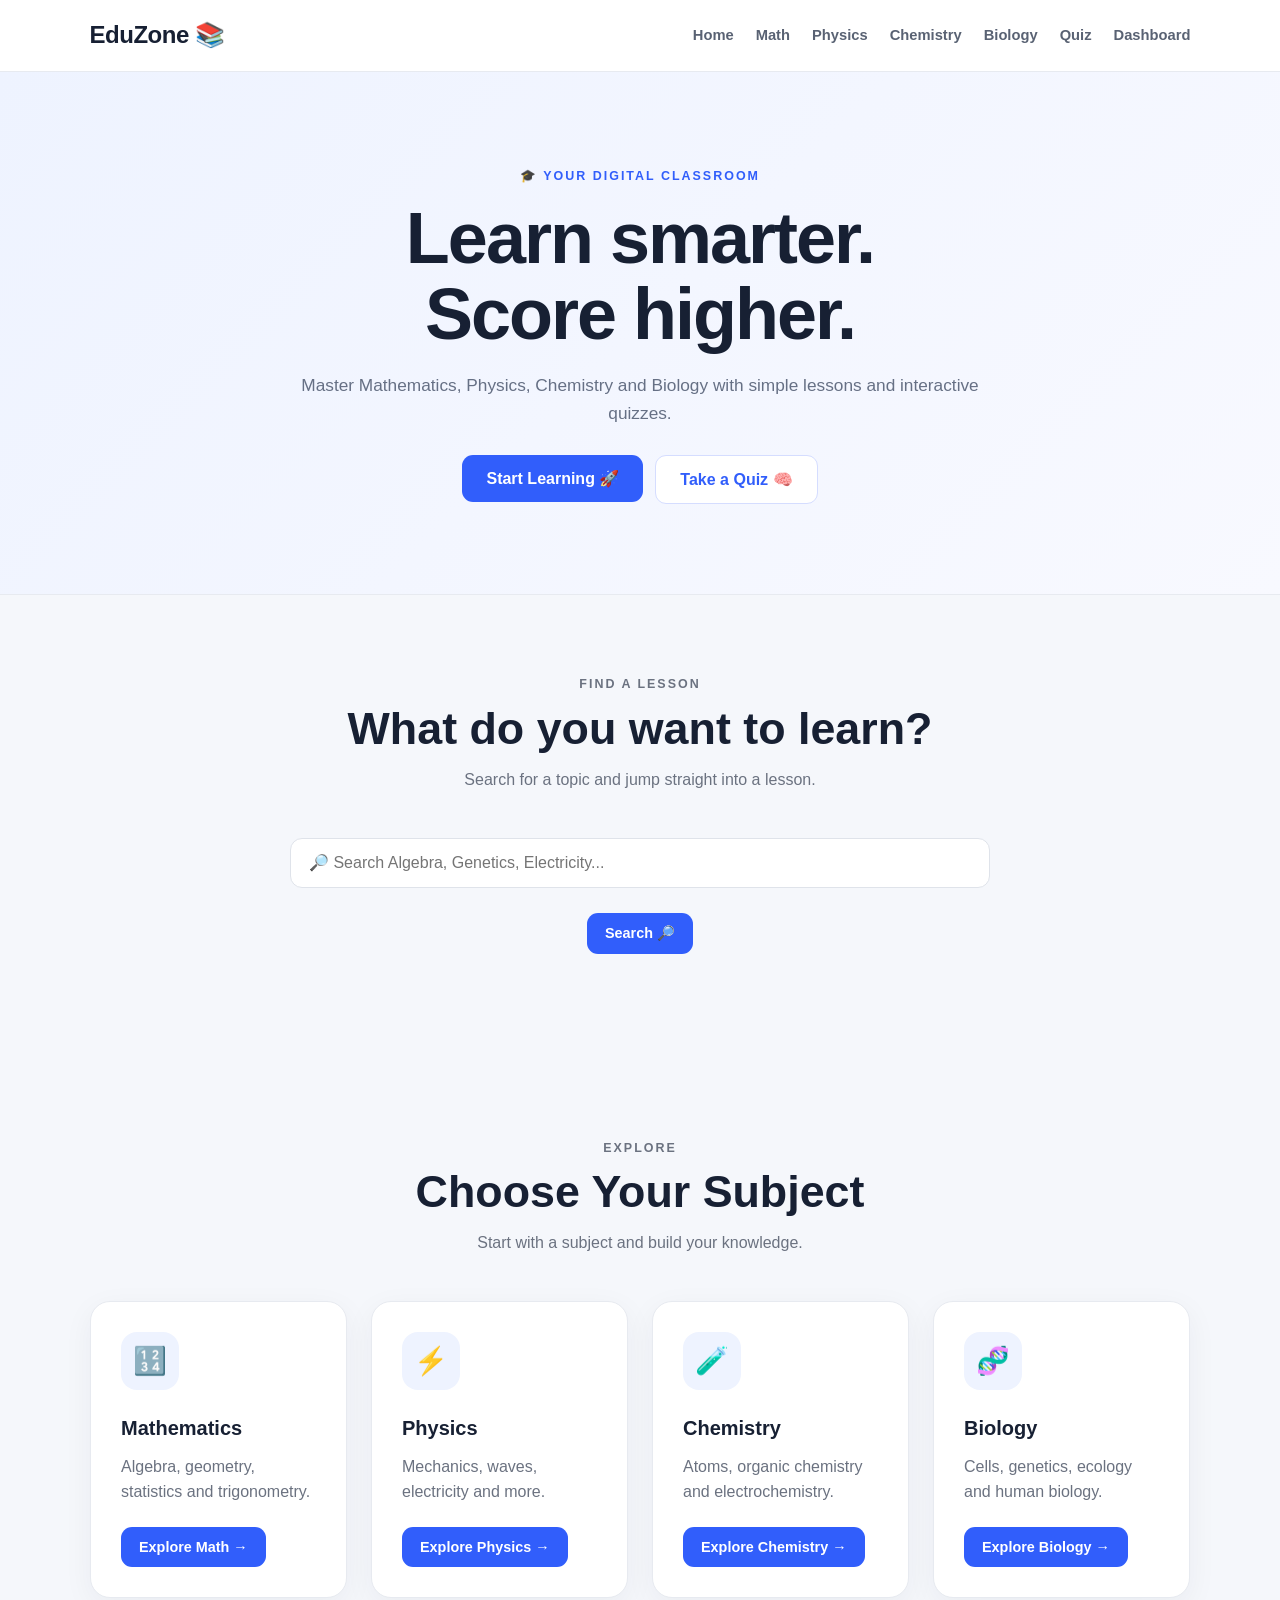
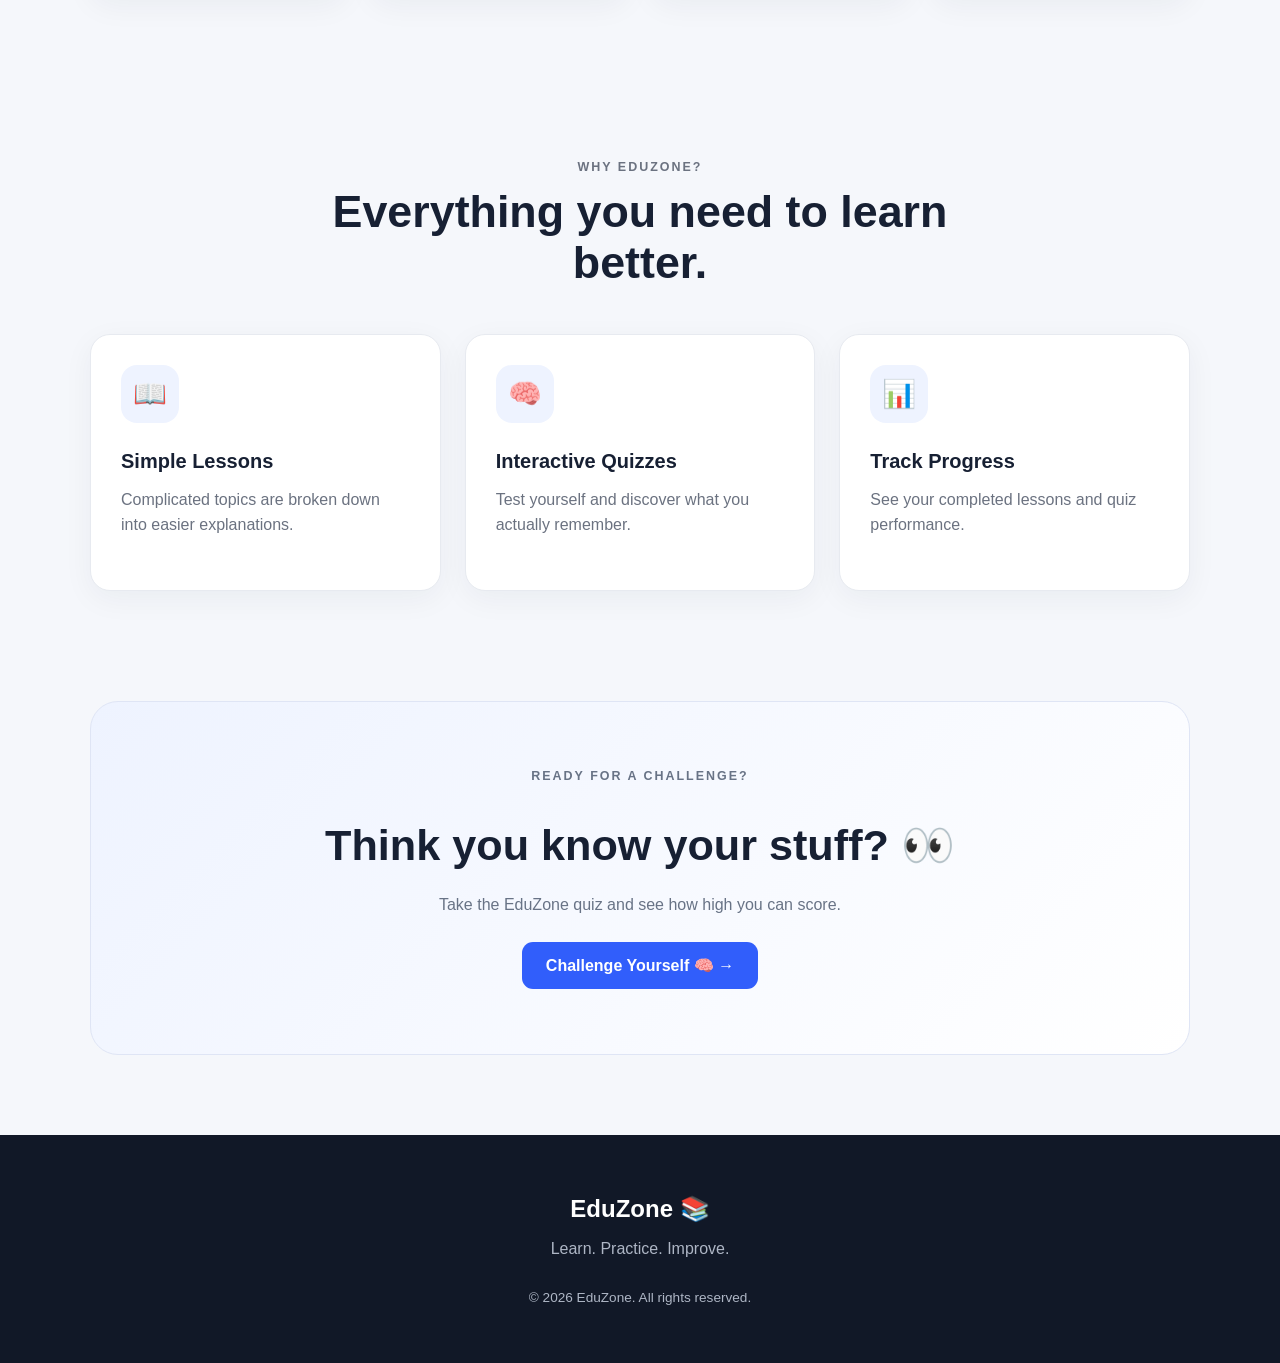
==== index.html @ a7ef9138 "Add files via upload" ====
<!DOCTYPE html>
<html lang="en">

<head>

    <meta charset="UTF-8">

    <meta
        name="viewport"
        content="width=device-width, initial-scale=1.0">

    <meta
        name="description"
        content="EduZone - Learn smarter, practice better and track your progress.">

    <title>EduZone | Learn Smarter</title>

    <link rel="stylesheet" href="style.css">

</head>


<body>


<!-- =========================
     HEADER
========================= -->

<header>

    <div class="logo">
        EduZone 📚
    </div>


    <nav>

        <a href="index.html">
            Home
        </a>

        <a href="math.html">
            Math
        </a>

        <a href="physics.html">
            Physics
        </a>

        <a href="chemistry.html">
            Chemistry
        </a>

        <a href="biology.html">
            Biology
        </a>

        <a href="quiz.html">
            Quiz
        </a>

        <a href="dashboard.html">
            Dashboard
        </a>

    </nav>

</header>



<main>


<!-- =========================
     HERO
========================= -->

<section class="hero">

    <div class="hero-content">

        <p class="hero-label">
            🎓 YOUR DIGITAL CLASSROOM
        </p>


        <h1>
            Learn smarter.<br>
            Score higher.
        </h1>


        <p class="hero-text">

            Master Mathematics, Physics,
            Chemistry and Biology with
            simple lessons and interactive quizzes.

        </p>


        <div
            style="
                display:flex;
                gap:12px;
                justify-content:center;
                flex-wrap:wrap;
                margin-top:28px;
            ">


            <a href="math.html">

                <button class="primary-btn">
                    Start Learning 🚀
                </button>

            </a>


            <a href="quiz.html">

                <button
                    class="primary-btn"
                    style="
                        background:#ffffff;
                        color:#315efb;
                        border:1px solid #d5ddff;
                    ">

                    Take a Quiz 🧠

                </button>

            </a>


        </div>

    </div>

</section>



<!-- =========================
     SEARCH
========================= -->

<section class="subjects">

    <div class="section-heading">

        <p class="section-label">
            FIND A LESSON
        </p>


        <h2>
            What do you want to learn?
        </h2>


        <p>
            Search for a topic and jump straight into a lesson.
        </p>

    </div>


    <div
        style="
            width:min(850px,100%);
            margin:auto;
            text-align:center;
        ">


        <input
            type="text"
            id="searchInput"
            placeholder="🔎 Search Algebra, Genetics, Electricity..."
            autocomplete="off">


        <button onclick="searchLessons()">

            Search 🔎

        </button>


        <div
            id="searchResults"
            style="margin-top:25px;">
        </div>


    </div>

</section>



<!-- =========================
     SUBJECTS
========================= -->

<section class="subjects">

    <div class="section-heading">

        <p class="section-label">
            EXPLORE
        </p>


        <h2>
            Choose Your Subject
        </h2>


        <p>
            Start with a subject and build your knowledge.
        </p>

    </div>



    <div class="subject-container">


        <!-- MATHEMATICS -->

        <div class="subject-card">

            <div class="subject-icon">
                🔢
            </div>


            <h3>
                Mathematics
            </h3>


            <p>
                Algebra, geometry, statistics
                and trigonometry.
            </p>


            <a href="math.html">

                <button>
                    Explore Math →
                </button>

            </a>

        </div>



        <!-- PHYSICS -->

        <div class="subject-card">

            <div class="subject-icon">
                ⚡
            </div>


            <h3>
                Physics
            </h3>


            <p>
                Mechanics, waves, electricity
                and more.
            </p>


            <a href="physics.html">

                <button>
                    Explore Physics →
                </button>

            </a>

        </div>



        <!-- CHEMISTRY -->

        <div class="subject-card">

            <div class="subject-icon">
                🧪
            </div>


            <h3>
                Chemistry
            </h3>


            <p>
                Atoms, organic chemistry
                and electrochemistry.
            </p>


            <a href="chemistry.html">

                <button>
                    Explore Chemistry →
                </button>

            </a>

        </div>



        <!-- BIOLOGY -->

        <div class="subject-card">

            <div class="subject-icon">
                🧬
            </div>


            <h3>
                Biology
            </h3>


            <p>
                Cells, genetics, ecology
                and human biology.
            </p>


            <a href="biology.html">

                <button>
                    Explore Biology →
                </button>

            </a>

        </div>


    </div>

</section>



<!-- =========================
     WHY EDUZONE
========================= -->

<section class="subjects">

    <div class="section-heading">

        <p class="section-label">
            WHY EDUZONE?
        </p>


        <h2>
            Everything you need to learn better.
        </h2>

    </div>



    <div class="subject-container">


        <div class="subject-card">

            <div class="subject-icon">
                📖
            </div>

            <h3>
                Simple Lessons
            </h3>

            <p>
                Complicated topics are broken
                down into easier explanations.
            </p>

        </div>



        <div class="subject-card">

            <div class="subject-icon">
                🧠
            </div>

            <h3>
                Interactive Quizzes
            </h3>

            <p>
                Test yourself and discover
                what you actually remember.
            </p>

        </div>



        <div class="subject-card">

            <div class="subject-icon">
                📊
            </div>

            <h3>
                Track Progress
            </h3>

            <p>
                See your completed lessons
                and quiz performance.
            </p>

        </div>


    </div>

</section>



<!-- =========================
     QUIZ CTA
========================= -->

<section class="cta-section">

    <p class="section-label">
        READY FOR A CHALLENGE?
    </p>


    <h2>
        Think you know your stuff? 👀
    </h2>


    <p>
        Take the EduZone quiz and see how high you can score.
    </p>


    <a href="quiz.html">

        <button class="primary-btn">

            Challenge Yourself 🧠 →

        </button>

    </a>

</section>


</main>



<!-- =========================
     FOOTER
========================= -->

<footer>

    <div class="footer-content">

        <h2>
            EduZone 📚
        </h2>


        <p>
            Learn. Practice. Improve.
        </p>


        <p class="copyright">
            © 2026 EduZone. All rights reserved.
        </p>

    </div>

</footer>



<!-- SEARCH SCRIPT -->

<script src="search.js"></script>


</body>

</html>
---- style.css ----
/* =========================================
   EDUZONE — MAIN STYLESHEET
========================================= */


/* =========================================
   RESET
========================================= */

* {
    margin: 0;
    padding: 0;
    box-sizing: border-box;
}


html {
    scroll-behavior: smooth;
}


body {
    font-family:
        Inter,
        Arial,
        Helvetica,
        sans-serif;

    background: #f5f7fb;

    color: #172033;

    line-height: 1.6;

    min-height: 100vh;
}


a {
    text-decoration: none;

    color: inherit;
}


button {
    font-family: inherit;

    cursor: pointer;

    border: none;
}


/* =========================================
   HEADER
========================================= */

header {
    width: 100%;

    min-height: 72px;

    padding: 0 7%;

    display: flex;

    align-items: center;

    justify-content: space-between;

    gap: 30px;

    background: rgba(255, 255, 255, 0.95);

    border-bottom: 1px solid #e7eaf0;

    position: sticky;

    top: 0;

    z-index: 1000;

    backdrop-filter: blur(12px);
}


.logo {
    font-size: 1.5rem;

    font-weight: 800;

    letter-spacing: -0.5px;

    white-space: nowrap;
}


nav {
    display: flex;

    align-items: center;

    justify-content: flex-end;

    gap: 22px;

    flex-wrap: wrap;
}


nav a {
    font-size: 0.92rem;

    font-weight: 600;

    color: #596273;

    transition:
        color 0.2s ease,
        transform 0.2s ease;
}


nav a:hover {
    color: #315efb;

    transform: translateY(-1px);
}


/* =========================================
   MAIN
========================================= */

main {
    min-height: calc(100vh - 150px);
}


/* =========================================
   HERO
========================================= */

.hero {
    padding: 90px 7%;

    background:
        linear-gradient(
            135deg,
            #eef3ff,
            #f8f9ff
        );

    border-bottom: 1px solid #e7eaf0;
}


.hero-content {
    max-width: 900px;

    margin: auto;

    text-align: center;
}


.hero-label {
    display: inline-block;

    margin-bottom: 14px;

    font-size: 0.78rem;

    font-weight: 800;

    letter-spacing: 2px;

    text-transform: uppercase;

    color: #315efb;
}


.hero h1 {
    font-size: clamp(2.2rem, 6vw, 4.5rem);

    line-height: 1.05;

    letter-spacing: -2px;

    margin-bottom: 20px;
}


.hero-text {
    max-width: 680px;

    margin: auto;

    color: #667085;

    font-size: 1.08rem;
}


/* =========================================
   SECTIONS
========================================= */

.subjects {
    padding: 80px 7%;
}


.lesson {
    width: min(1000px, 86%);

    margin: auto;

    padding: 70px 0;
}


.section-heading {
    max-width: 700px;

    margin: 0 auto 45px;

    text-align: center;
}


.section-label {
    color: #315efb;

    font-size: 0.78rem;

    font-weight: 800;

    letter-spacing: 2px;

    text-transform: uppercase;

    margin-bottom: 8px;
}


.section-heading h2 {
    font-size: clamp(1.8rem, 4vw, 2.8rem);

    line-height: 1.15;

    margin-bottom: 12px;
}


.section-heading p {
    color: #6b7280;
}


/* =========================================
   SUBJECT GRID
========================================= */

.subject-container {
    width: min(1100px, 100%);

    margin: auto;

    display: grid;

    grid-template-columns:
        repeat(
            auto-fit,
            minmax(230px, 1fr)
        );

    gap: 24px;
}


/* =========================================
   SUBJECT CARD
========================================= */

.subject-card {
    background: #ffffff;

    border: 1px solid #e7eaf0;

    border-radius: 20px;

    padding: 30px;

    box-shadow:
        0 8px 30px rgba(20, 30, 60, 0.05);

    transition:
        transform 0.25s ease,
        box-shadow 0.25s ease,
        border-color 0.25s ease;
}


.subject-card:hover {
    transform: translateY(-7px);

    border-color: #cdd7ff;

    box-shadow:
        0 18px 45px rgba(20, 30, 60, 0.10);
}


.subject-icon {
    width: 58px;

    height: 58px;

    display: flex;

    align-items: center;

    justify-content: center;

    border-radius: 16px;

    background: #eef3ff;

    font-size: 1.7rem;

    margin-bottom: 22px;
}


.subject-card h3 {
    font-size: 1.25rem;

    margin-bottom: 10px;
}


.subject-card p {
    color: #6b7280;

    margin-bottom: 22px;
}


/* =========================================
   BUTTONS
========================================= */

button {
    padding: 12px 18px;

    border-radius: 11px;

    background: #315efb;

    color: white;

    font-size: 0.9rem;

    font-weight: 700;

    transition:
        transform 0.2s ease,
        box-shadow 0.2s ease,
        background 0.2s ease;
}


button:hover {
    background: #2449d8;

    transform: translateY(-2px);

    box-shadow:
        0 8px 20px rgba(49, 94, 251, 0.22);
}


button:active {
    transform: translateY(0);
}


button:disabled {
    cursor: not-allowed;

    opacity: 0.7;

    transform: none;

    box-shadow: none;
}


.primary-btn {
    padding: 14px 24px;

    font-size: 1rem;
}


/* =========================================
   CTA
========================================= */

.cta-section {
    margin: 30px 7% 80px;

    padding: 65px 25px;

    text-align: center;

    border-radius: 28px;

    background:
        linear-gradient(
            135deg,
            #eef3ff,
            #ffffff
        );

    border: 1px solid #dfe5f5;
}


.cta-section h2 {
    font-size: clamp(1.8rem, 4vw, 2.7rem);

    margin-bottom: 12px;
}


.cta-section p {
    color: #687386;

    margin-bottom: 24px;
}


/* =========================================
   LESSON CONTENT
========================================= */

#lessonContent {
    background: #ffffff;

    border: 1px solid #e7eaf0;

    border-radius: 22px;

    padding: clamp(25px, 5vw, 50px);

    box-shadow:
        0 10px 35px rgba(20, 30, 60, 0.06);
}


#lessonContent h2 {
    font-size: 1.7rem;

    margin:
        10px 0 15px;
}


#lessonContent p {
    color: #596273;

    margin-bottom: 20px;
}


.example {
    margin: 25px 0;

    padding: 20px;

    border-radius: 14px;

    background: #f3f6ff;

    border-left: 4px solid #315efb;

    font-weight: 600;

    color: #293657;
}


#lessonResult {
    margin-top: 20px;

    font-weight: 800;

    font-size: 1rem;
}


.correct {
    background: #198754 !important;
}


.wrong {
    background: #dc3545 !important;
}


/* =========================================
   QUIZ
========================================= */

#quiz {
    max-width: 850px;

    margin: auto;
}


#quizStart,
#quizGame {
    background: #ffffff;

    border: 1px solid #e7eaf0;

    border-radius: 22px;

    padding: clamp(25px, 5vw, 50px);

    box-shadow:
        0 10px 35px rgba(20, 30, 60, 0.06);
}


#question {
    font-size: clamp(1.3rem, 3vw, 2rem);

    line-height: 1.3;

    margin-bottom: 25px;
}


#answers {
    display: grid;

    grid-template-columns:
        repeat(
            auto-fit,
            minmax(180px, 1fr)
        );

    gap: 12px;

    margin-bottom: 30px;
}


#answers button {
    width: 100%;

    background: #f3f5f9;

    color: #25304a;

    border: 1px solid #e0e4eb;

    text-align: left;
}


#answers button:hover {
    background: #eef3ff;

    border-color: #bfcaff;

    color: #2449d8;

    box-shadow: none;
}


#quizFeedback {
    margin-top: 20px;

    font-weight: 800;
}


/* =========================================
   SEARCH
========================================= */

#searchInput {
    width: min(700px, 100%);

    display: block;

    margin: 0 auto 25px;

    padding: 15px 18px;

    border-radius: 12px;

    border: 1px solid #dfe3ea;

    background: #ffffff;

    font-size: 1rem;

    outline: none;

    transition:
        border-color 0.2s ease,
        box-shadow 0.2s ease;
}


#searchInput:focus {
    border-color: #315efb;

    box-shadow:
        0 0 0 4px rgba(49, 94, 251, 0.10);
}


#searchResults {
    width: min(850px, 100%);

    margin: auto;
}


.search-result {
    background: #ffffff;

    border: 1px solid #e7eaf0;

    border-radius: 16px;

    padding: 22px;

    margin-bottom: 15px;

    transition:
        transform 0.2s ease,
        box-shadow 0.2s ease;
}


.search-result:hover {
    transform: translateY(-3px);

    box-shadow:
        0 10px 25px rgba(20, 30, 60, 0.07);
}


.search-result h3 {
    margin-bottom: 7px;
}


.search-result p {
    color: #687386;

    margin-bottom: 8px;
}


.search-result small {
    color: #315efb;

    font-weight: 700;
}


/* =========================================
   FOOTER
========================================= */

footer {
    margin-top: 50px;

    padding: 55px 7%;

    background: #111827;

    color: white;
}


.footer-content {
    text-align: center;

    max-width: 700px;

    margin: auto;
}


.footer-content h2 {
    margin-bottom: 8px;
}


.footer-content p {
    color: #aeb6c5;
}


.copyright {
    margin-top: 25px;

    font-size: 0.85rem;
}


/* =========================================
   MOBILE
========================================= */

@media (max-width: 800px) {

    header {
        padding: 15px 5%;

        flex-direction: column;

        align-items: center;

        gap: 12px;

        position: relative;
    }


    nav {
        justify-content: center;

        gap: 10px 16px;
    }


    nav a {
        font-size: 0.82rem;
    }


    .hero {
        padding:
            65px 6%;
    }


    .subjects {
        padding:
            60px 6%;
    }


    .lesson {
        width: 88%;

        padding:
            50px 0;
    }


    .subject-card {
        padding: 25px;
    }


    .cta-section {
        margin:
            20px 6% 60px;
    }

}


/* =========================================
   SMALL PHONES
========================================= */

@media (max-width: 450px) {

    .logo {
        font-size: 1.3rem;
    }


    nav {
        gap: 8px 12px;
    }


    nav a {
        font-size: 0.76rem;
    }


    .hero h1 {
        letter-spacing: -1px;
    }


    .subject-container {
        grid-template-columns: 1fr;
    }


    #answers {
        grid-template-columns: 1fr;
    }


    button {
        width: 100%;
    }

}
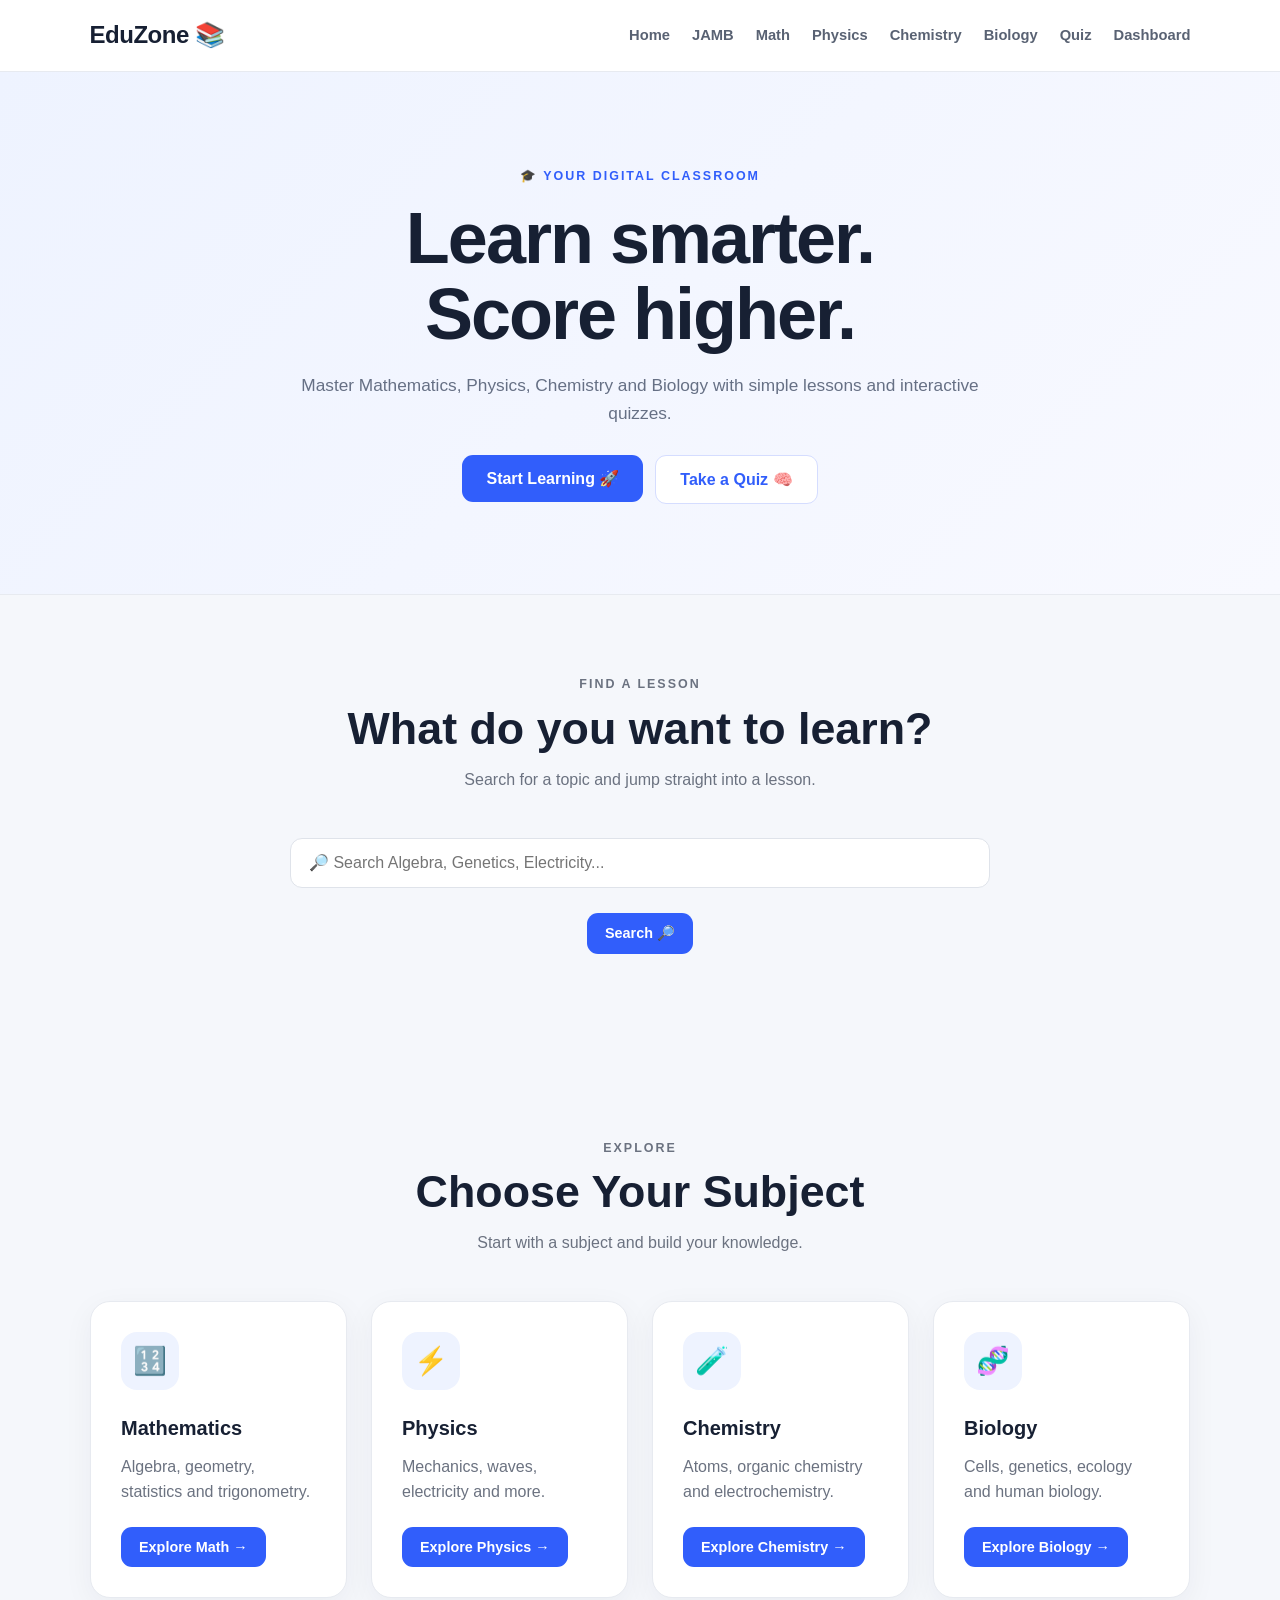
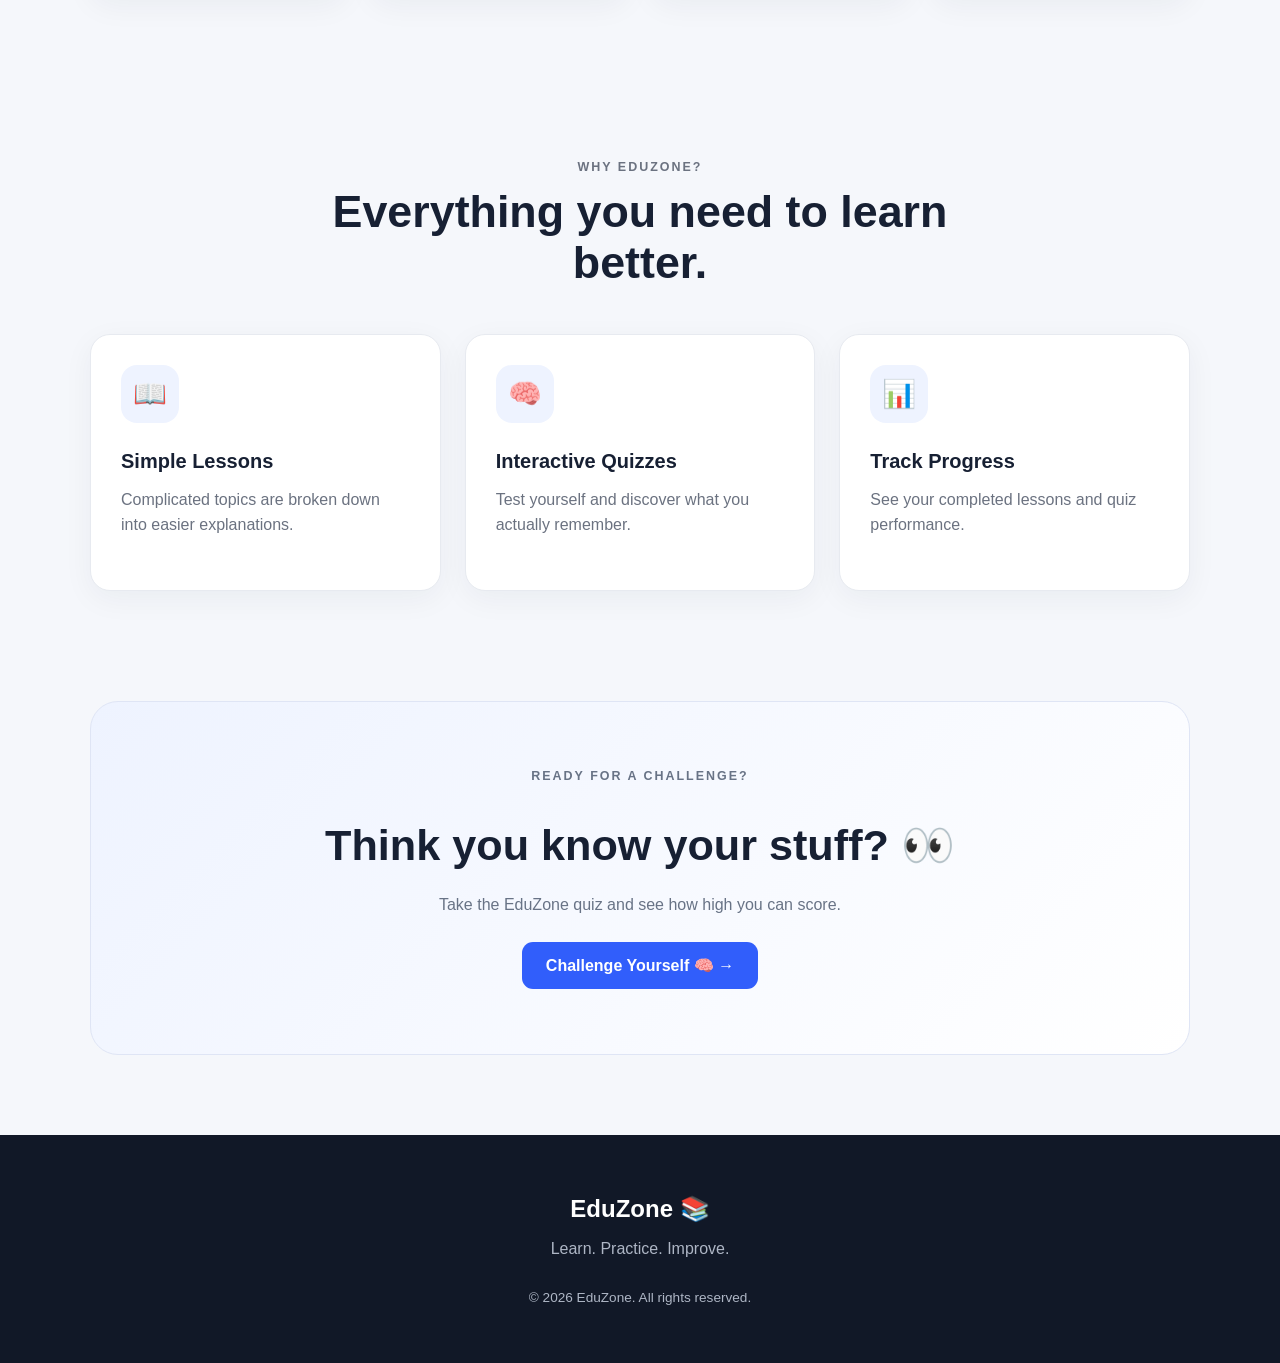
==== commit 5d69ea04: "Add files via upload" ====
--- a/index.html
+++ b/index.html
@@ -38,6 +38,9 @@
 
         <a href="index.html">
             Home
+        </a>
+        <a href="jamb.html">
+            JAMB
         </a>
 
         <a href="math.html">
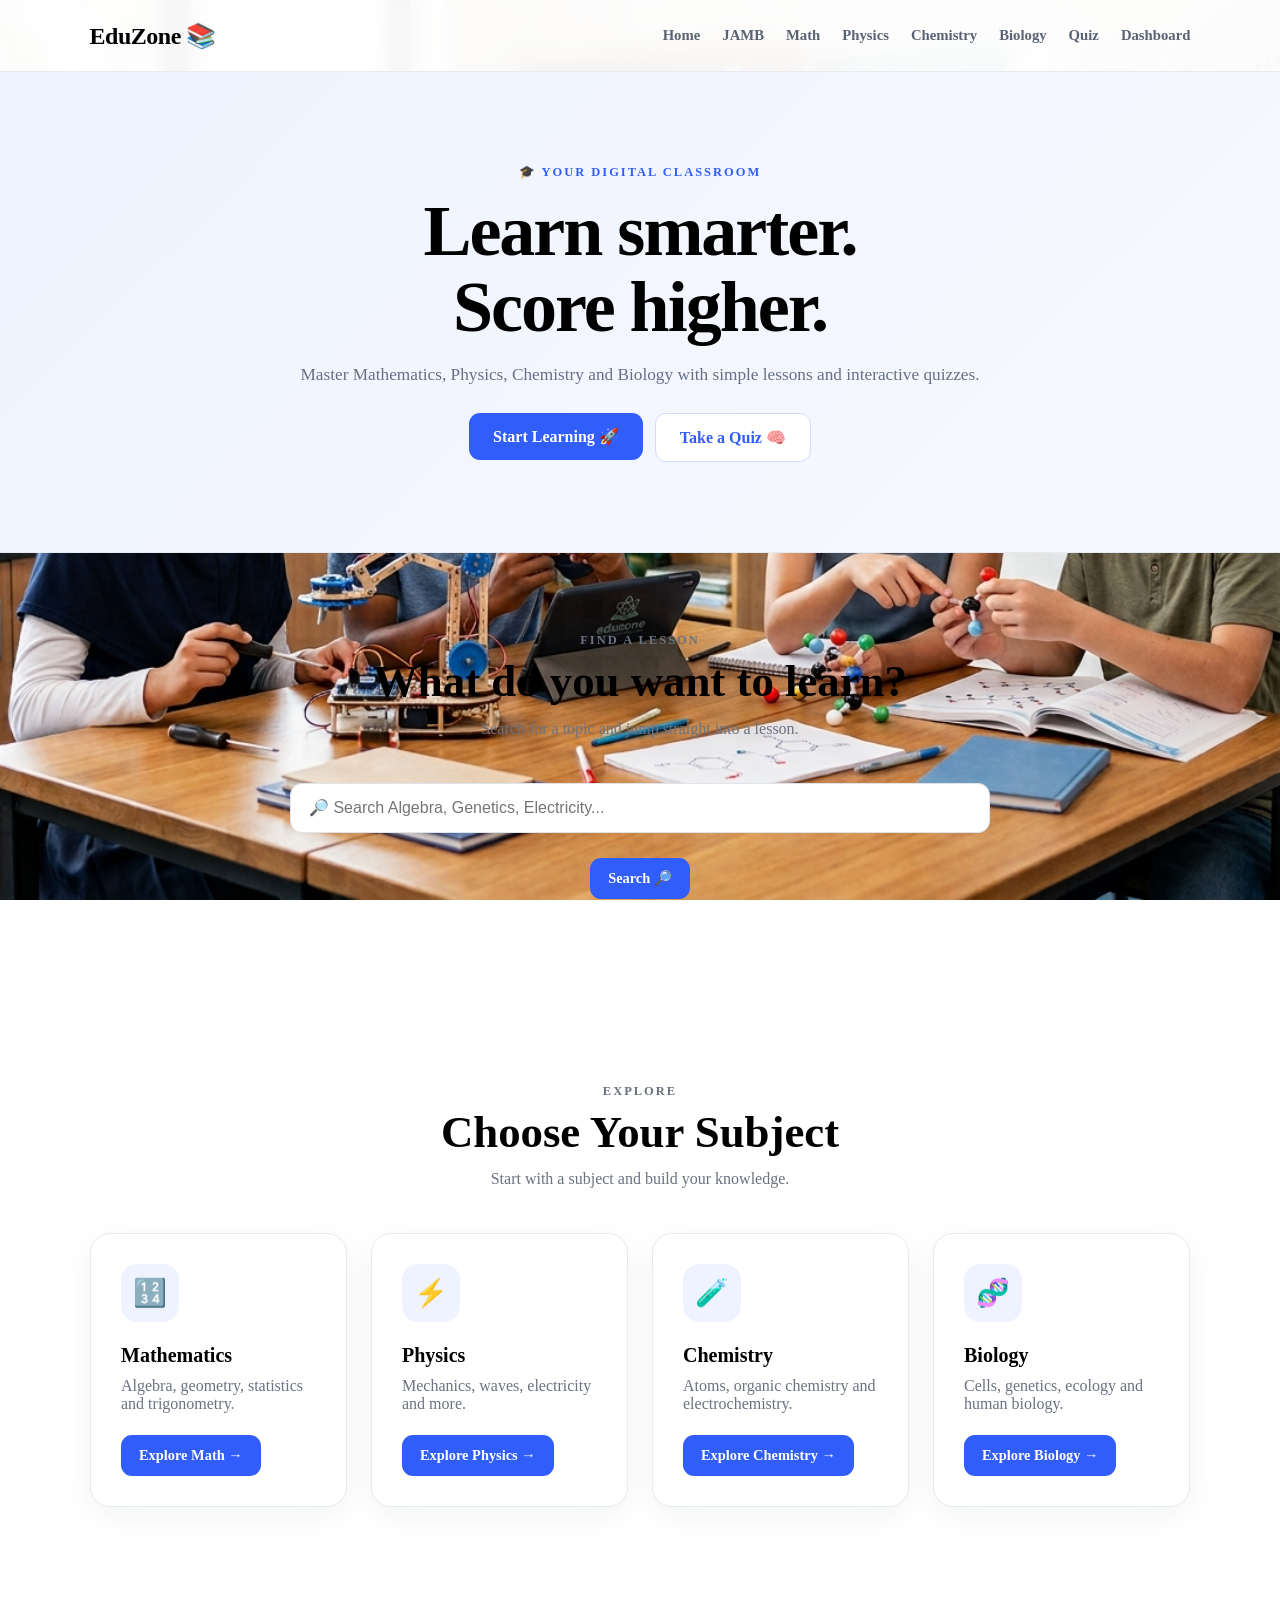
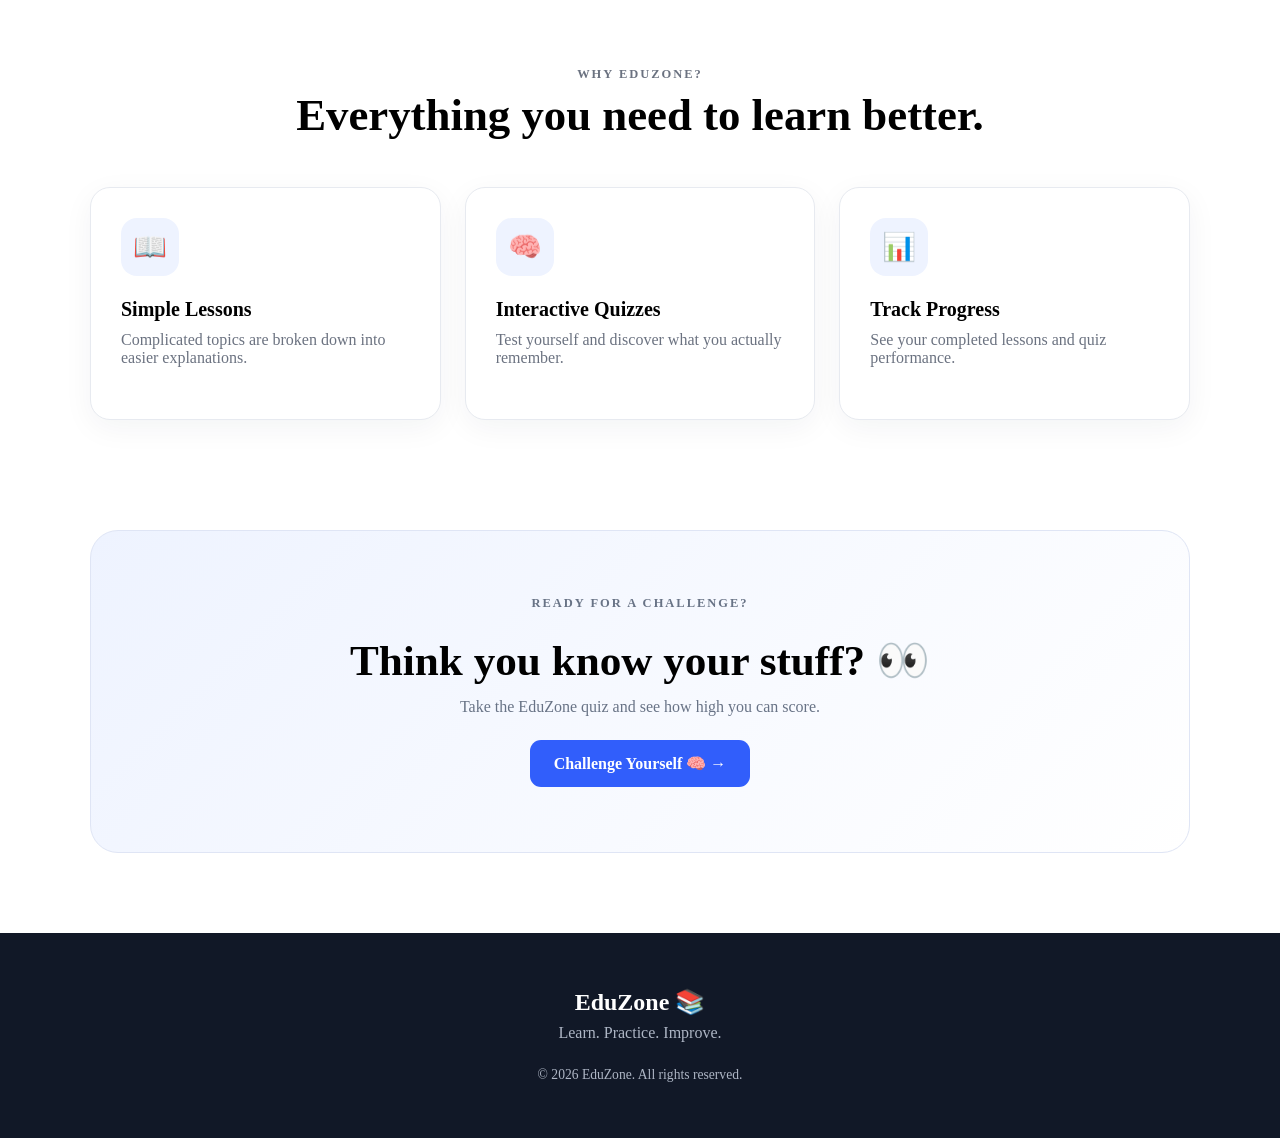
==== commit eedb6771: "Add files via upload" ====
--- a/index.html
+++ b/index.html
@@ -13,10 +13,12 @@
         name="description"
         content="EduZone - Learn smarter, practice better and track your progress.">
 
-    <title>EduZone | Learn Smarter</title>
+    <title>EduZone — Learn. Practice. Improve.</title>
 
     <link rel="stylesheet" href="style.css">
-
+    <link rel="manifest" href="manifest.json">
+    <link rel="icon" type="image/png" href="icon.png">
+<meta name="description" content="EduZone is a free educational platform for students to learn Mathematics, Physics, Chemistry and Biology and prepare for JAMB.">
 </head>
 
 
--- a/style.css
+++ b/style.css
@@ -20,19 +20,10 @@
 
 
 body {
-    font-family:
-        Inter,
-        Arial,
-        Helvetica,
-        sans-serif;
-
-    background: #f5f7fb;
-
-    color: #172033;
-
-    line-height: 1.6;
-
-    min-height: 100vh;
+    background-image: url("icon.png");
+    background-size: cover;
+    background-position: center;
+    background-attachment: fixed;
 }
 
 
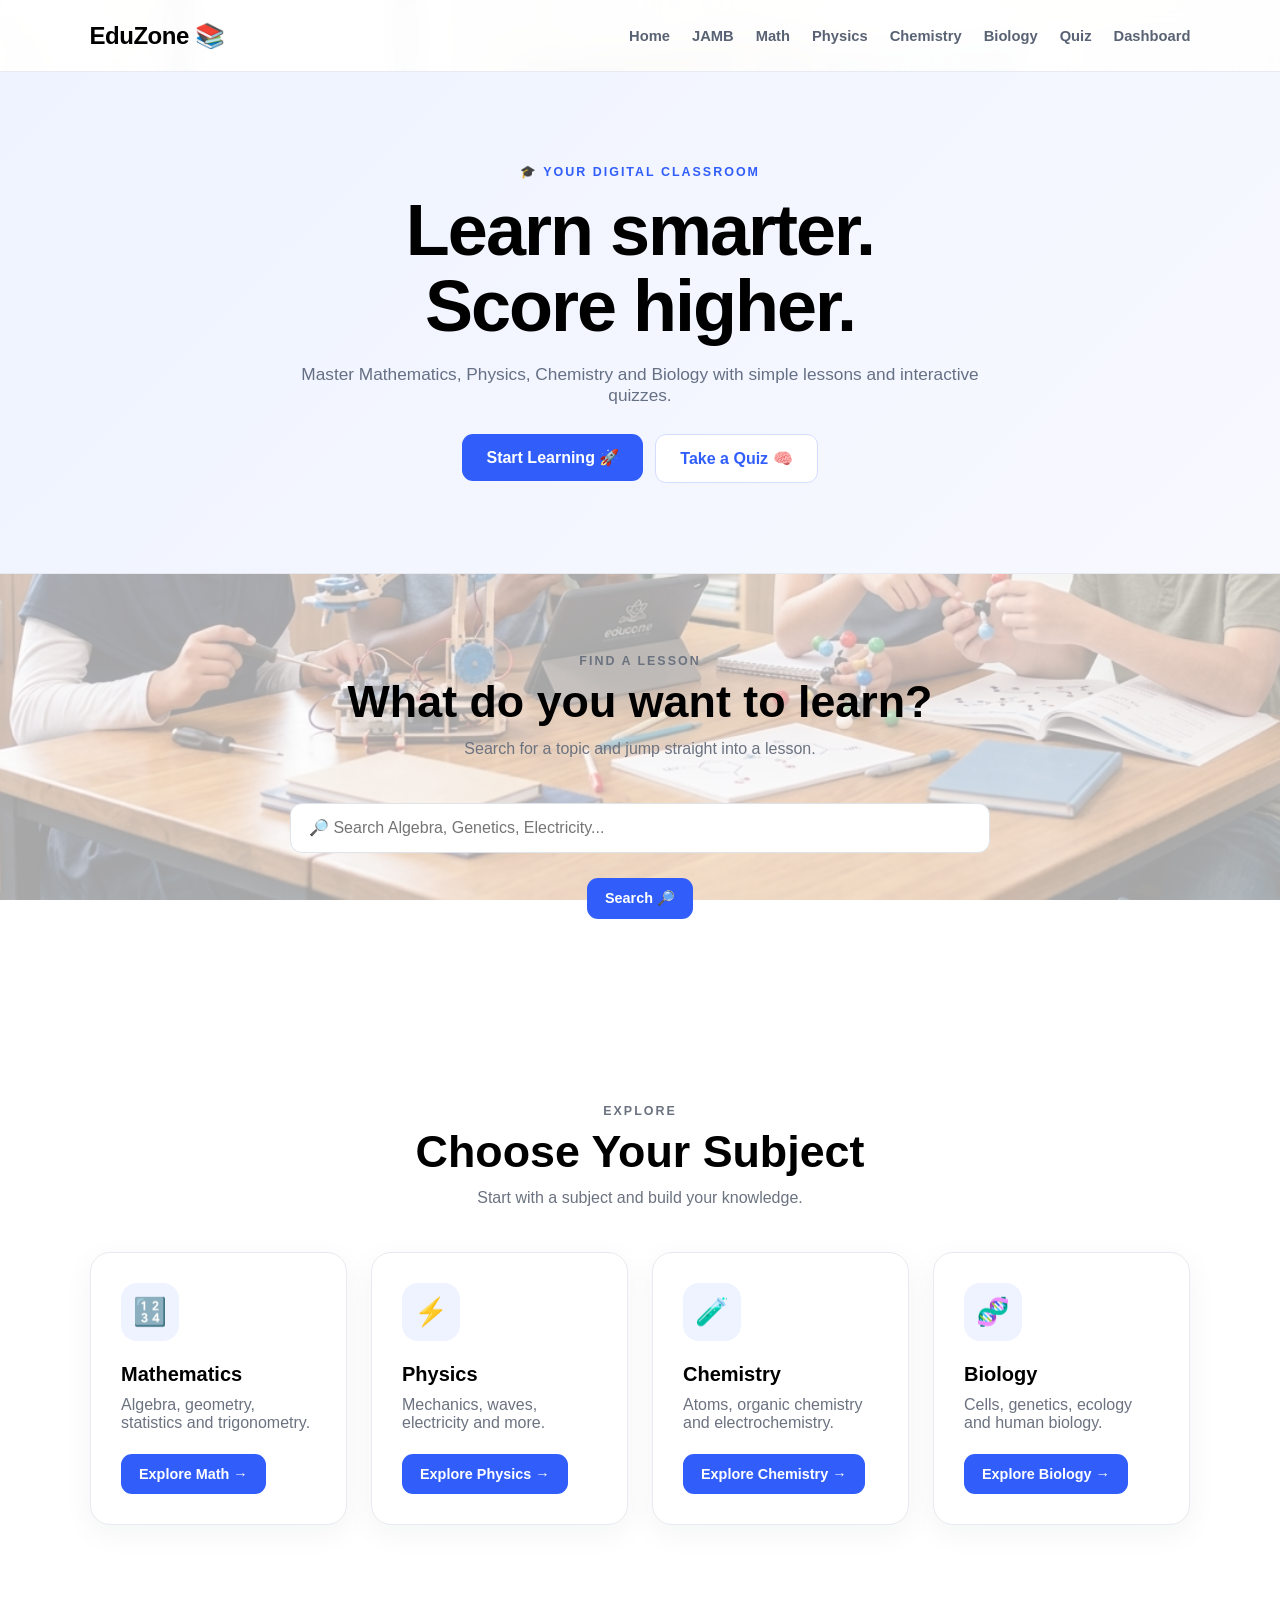
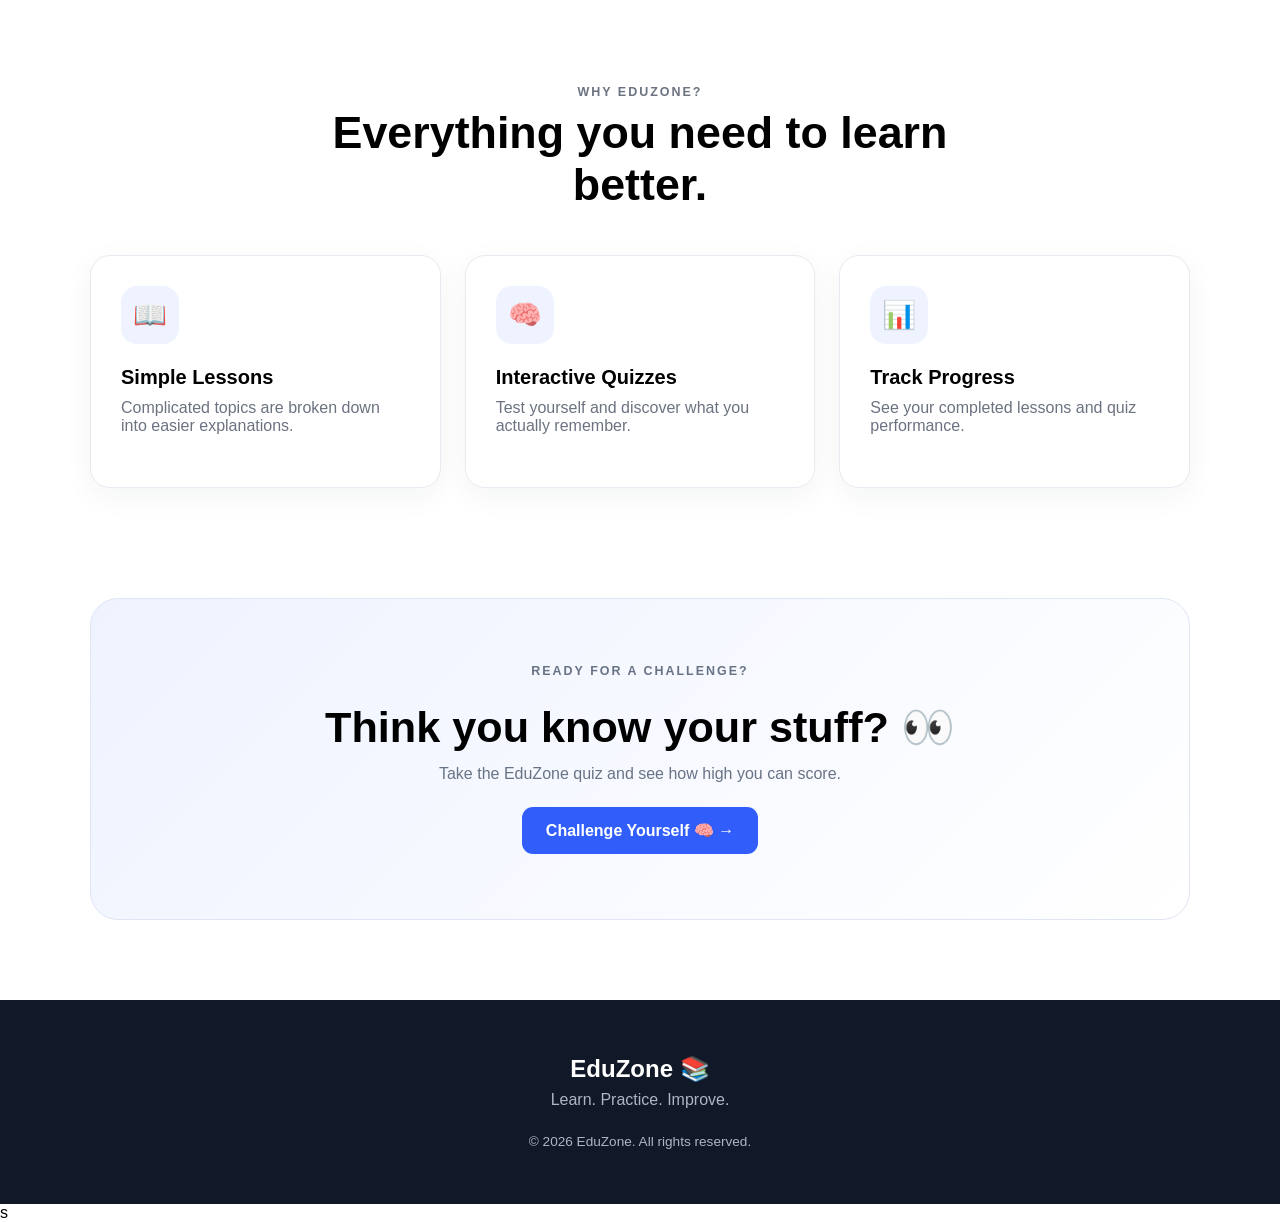
==== commit edf3117c: "Add files via upload" ====
--- a/index.html
+++ b/index.html
@@ -11,14 +11,34 @@
 
     <meta
         name="description"
-        content="EduZone - Learn smarter, practice better and track your progress.">
+        content="EduZone is a free educational platform for students to learn Mathematics, Physics, Chemistry and Biology and prepare for JAMB.">
 
     <title>EduZone — Learn. Practice. Improve.</title>
 
     <link rel="stylesheet" href="style.css">
     <link rel="manifest" href="manifest.json">
     <link rel="icon" type="image/png" href="icon.png">
-<meta name="description" content="EduZone is a free educational platform for students to learn Mathematics, Physics, Chemistry and Biology and prepare for JAMB.">
+
+
+    <!-- =========================
+         GOOGLE ANALYTICS
+    ========================== -->
+
+    <script async src="https://www.googletagmanager.com/gtag/js?id=G-RYP08L235S"></script>
+
+    <script>
+        window.dataLayer = window.dataLayer || [];
+
+        function gtag() {
+            dataLayer.push(arguments);
+        }
+
+        gtag('js', new Date());
+
+        gtag('config', 'G-RYP08L235S');
+    </script>
+
+
 </head>
 
 
@@ -41,6 +61,7 @@
         <a href="index.html">
             Home
         </a>
+
         <a href="jamb.html">
             JAMB
         </a>
@@ -191,9 +212,7 @@
 
 
         <button onclick="searchLessons()">
-
             Search 🔎
-
         </button>
 
 
@@ -401,9 +420,11 @@
                 📖
             </div>
 
+
             <h3>
                 Simple Lessons
             </h3>
+
 
             <p>
                 Complicated topics are broken
@@ -420,9 +441,11 @@
                 🧠
             </div>
 
+
             <h3>
                 Interactive Quizzes
             </h3>
+
 
             <p>
                 Test yourself and discover
@@ -439,9 +462,11 @@
                 📊
             </div>
 
+
             <h3>
                 Track Progress
             </h3>
+
 
             <p>
                 See your completed lessons
@@ -523,11 +548,13 @@
 
 
 
-<!-- SEARCH SCRIPT -->
+<!-- =========================
+     SEARCH SCRIPT
+========================= -->
 
 <script src="search.js"></script>
 
 
 </body>
 
-</html>+</html>s
--- a/style.css
+++ b/style.css
@@ -20,7 +20,16 @@
 
 
 body {
-    background-image: url("icon.png");
+    margin: 0;
+    font-family: Arial, sans-serif;
+
+    background-image:
+        linear-gradient(
+            rgba(255, 255, 255, 0.65),
+            rgba(255, 255, 255, 0.65)
+        ),
+        url("icon.png");
+
     background-size: cover;
     background-position: center;
     background-attachment: fixed;
@@ -818,4 +827,66 @@
         width: 100%;
     }
 
+}
+/* ==============================
+   MOBILE RESPONSIVE DESIGN
+================================ */
+
+@media (max-width: 768px) {
+
+    header {
+        padding: 15px;
+        flex-direction: column;
+        gap: 15px;
+    }
+
+    nav {
+        display: flex;
+        flex-wrap: wrap;
+        justify-content: center;
+        gap: 10px;
+    }
+
+    nav a {
+        font-size: 14px;
+    }
+
+    .hero {
+        padding: 50px 20px;
+    }
+
+    .hero h1 {
+        font-size: 34px;
+    }
+
+    .hero-text {
+        font-size: 16px;
+    }
+
+    .subjects {
+        padding: 40px 15px;
+    }
+
+    .section-heading h2 {
+        font-size: 28px;
+    }
+
+    .subject-container {
+        grid-template-columns: 1fr;
+        gap: 18px;
+    }
+
+    .subject-card {
+        width: auto;
+    }
+
+    .cta-section {
+        margin: 20px 15px;
+        padding: 35px 20px;
+    }
+
+    footer {
+        padding: 30px 15px;
+    }
+
 }
